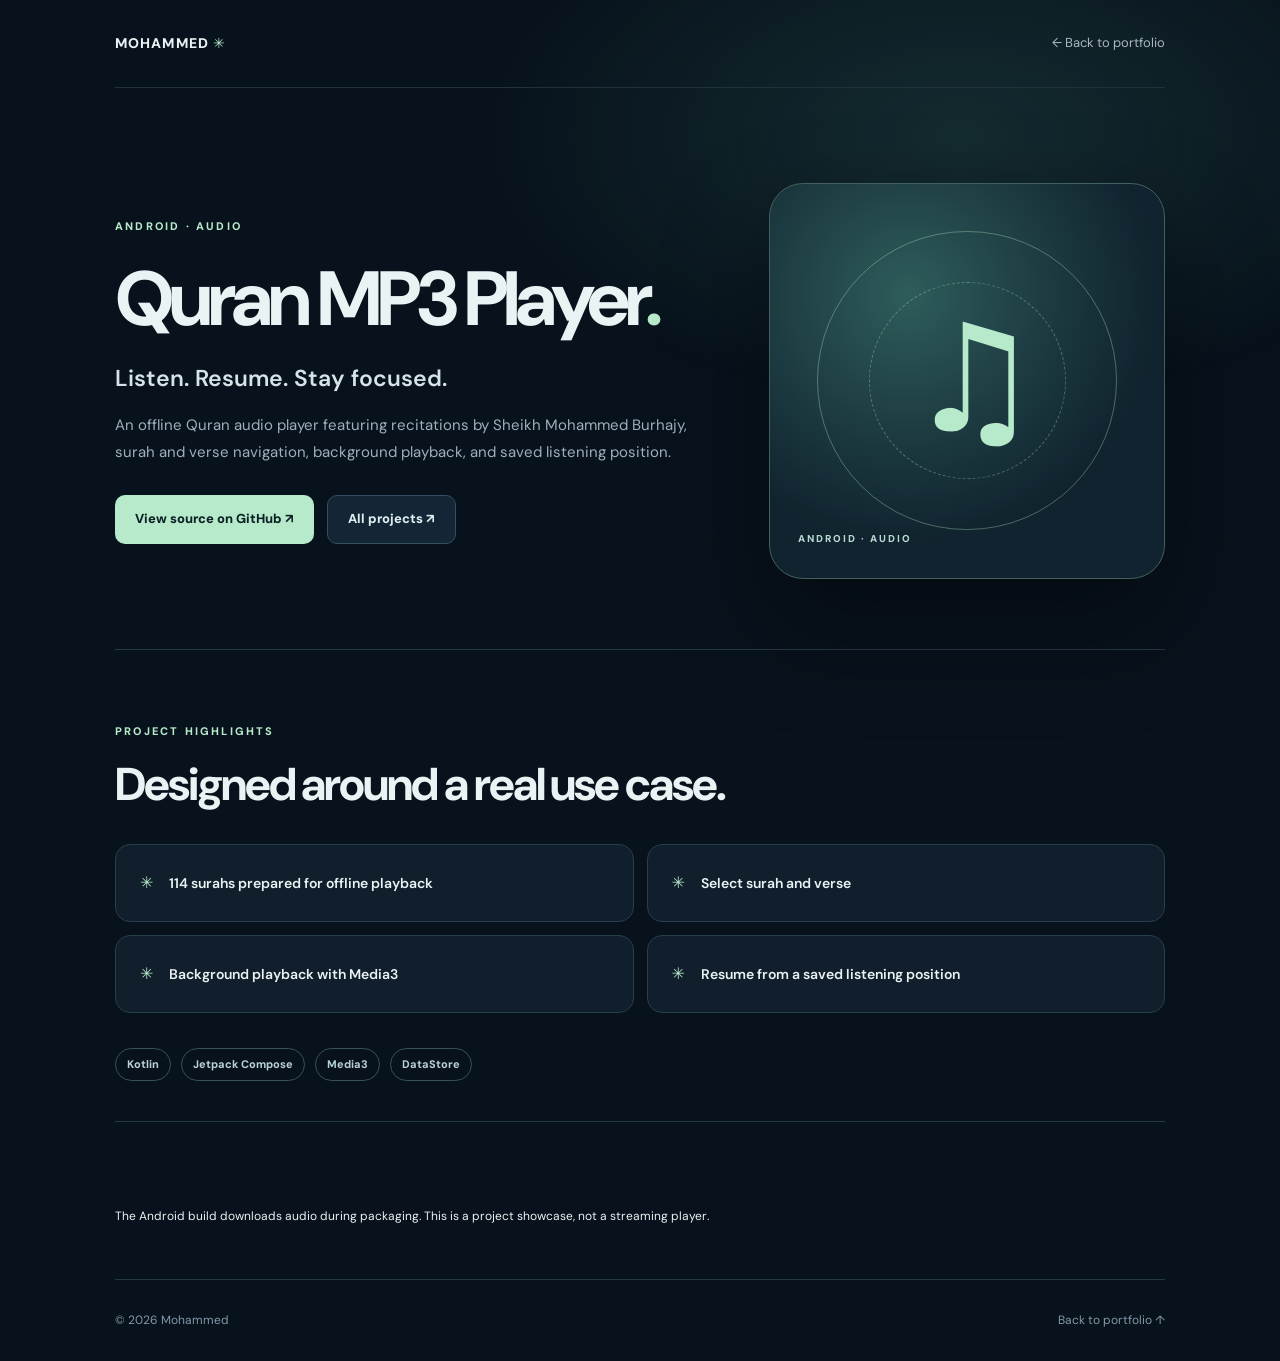
==== docs/index.html @ a2bfd75c "docs: add GitHub Pages showcase landing page" ====
<!doctype html>
<html lang="en"><head><meta charset="utf-8"/><meta name="viewport" content="width=device-width,initial-scale=1"/><meta name="description" content="An offline Quran audio player featuring recitations by Sheikh Mohammed Burhajy, surah and verse navigation, background playback, and saved listening position."/><meta name="theme-color" content="#08121c"/><title>Quran MP3 Player · Mohammed's Projects</title>
<link rel="preconnect" href="https://fonts.googleapis.com"/><link rel="preconnect" href="https://fonts.gstatic.com" crossorigin/><link href="https://fonts.googleapis.com/css2?family=DM+Sans:wght@400;500;600;700;800&display=swap" rel="stylesheet"/>
<style>
:root{--accent:#b7eaca;--accent2:#448d7a;color-scheme:dark}
*{box-sizing:border-box}html{scroll-behavior:smooth}body{margin:0;color:#eaf3f4;background:#08121c;font:400 16px/1.75 'DM Sans',system-ui,sans-serif;overflow-x:hidden}body:before{content:'';position:fixed;inset:0;pointer-events:none;background:radial-gradient(ellipse 40% 32% at 75% 15%,color-mix(in srgb,var(--accent2) 21%,transparent),transparent 95%);z-index:-1}a{color:inherit;text-decoration:none}a:focus-visible{outline:2px solid var(--accent);outline-offset:4px}.wrap{width:min(1050px,calc(100% - 48px));margin:auto}.nav{display:flex;align-items:center;justify-content:space-between;padding:31px 0;border-bottom:1px solid #20313d}.logo{font-size:14px;font-weight:800;letter-spacing:.08em}.logo b{color:var(--accent)}.back{font-size:13px;color:#a8b7c5;transition:color .25s}.back:hover{color:var(--accent)}.hero{min-height:480px;display:grid;grid-template-columns:1.2fr .8fr;align-items:center;gap:60px;padding:95px 0 70px}.kicker,.section-kicker{font-size:11px;font-weight:800;letter-spacing:.2em;color:var(--accent)}h1{font-size:clamp(48px,6vw,83px);line-height:1.1;letter-spacing:-.065em;margin:20px 0}h1 span{color:var(--accent)}.subtitle{font-size:23px;color:#d6e4e8;line-height:1.5;margin:0 0 17px;font-weight:600}.summary{color:#9eb0be;max-width:600px;margin:0 0 30px;font-size:15px}.actions{display:flex;flex-wrap:wrap;gap:13px}.btn{display:inline-flex;align-items:center;justify-content:center;gap:15px;background:var(--accent);color:#0a2025;padding:12px 20px;border-radius:10px;font-size:13px;font-weight:800;transition:transform .3s,box-shadow .3s}.btn:hover{transform:translateY(-3px);box-shadow:0 12px 30px color-mix(in srgb,var(--accent2) 24%,transparent)}.btn.secondary{background:#142635;color:#e0edf0;border:1px solid #345060}.visual{aspect-ratio:1;border-radius:34px;background:radial-gradient(circle at 35% 28%,color-mix(in srgb,var(--accent2) 45%,#1d3543),#10232e 65%);border:1px solid #43605f;display:grid;place-items:center;position:relative;box-shadow:0 45px 105px #0006;animation:float 7s ease-in-out infinite}.visual:before,.visual:after{content:'';position:absolute;border:1px solid color-mix(in srgb,var(--accent) 35%,transparent);border-radius:50%;inset:12%;animation:spin 26s linear infinite}.visual:after{inset:25%;border-style:dashed;animation-direction:reverse}.visual strong{font-size:clamp(88px,12vw,150px);color:var(--accent);font-weight:800;z-index:1;letter-spacing:-.1em}.visual small{position:absolute;bottom:30px;left:28px;font-size:10px;letter-spacing:.2em;color:#b8dbd1;font-weight:800}.features{border-top:1px solid #263947;padding:72px 0 40px}.features h2,.code-section h2{font-size:clamp(29px,3.8vw,46px);line-height:1.2;letter-spacing:-.045em;max-width:650px;margin:16px 0 32px}.feature-grid{display:grid;grid-template-columns:repeat(2,1fr);gap:13px}.feature{border:1px solid #273f4d;background:#101f2b;border-radius:15px;padding:24px;display:flex;gap:16px;align-items:center}.feature .check{color:var(--accent);font-weight:800}.feature span:last-child{font-size:14px;font-weight:600}.stack{display:flex;gap:10px;flex-wrap:wrap;margin-top:35px}.stack span{font-size:11px;font-weight:750;border:1px solid #38525c;color:#b9d1d6;padding:6px 11px;border-radius:99px}.code-section{padding:75px 0 50px;border-top:1px solid #253d4d;margin-top:55px}.code-section p{color:#91a9b9}.code-grid{display:grid;grid-template-columns:repeat(2,minmax(0,1fr));gap:18px;margin-top:30px}.code-card{background:#0c1b26;border:1px solid #2c4551;border-radius:14px;overflow:hidden;min-width:0}.code-top{padding:13px 16px;border-bottom:1px solid #2c4551;display:flex;justify-content:space-between;color:#bad2d3;font-size:11px;font-weight:700}.code-top span:last-child{color:var(--accent)}pre{margin:0;padding:20px;overflow:auto;font:12px/1.7 ui-monospace,SFMono-Regular,Consolas,monospace;color:#b2e0cd}.small-note{font-size:12px}.footer{border-top:1px solid #253943;padding:30px 0;display:flex;justify-content:space-between;color:#8398a8;font-size:12px;gap:18px}.reveal{opacity:0;transform:translateY(23px);transition:opacity .7s,transform .7s}.reveal.visible{opacity:1;transform:none}@keyframes float{50%{transform:translateY(-10px)}}@keyframes spin{to{transform:rotate(360deg)}}@media(max-width:720px){.hero{grid-template-columns:1fr;gap:30px;padding:65px 0 40px}.visual{max-width:330px;width:100%;justify-self:center}.feature-grid,.code-grid{grid-template-columns:1fr}.wrap{width:min(100% - 34px,1050px)}.footer{flex-wrap:wrap}}@media(prefers-reduced-motion:reduce){*,*:before,*:after{animation:none!important;transition:none!important;scroll-behavior:auto!important}.reveal{opacity:1;transform:none}}
</style></head><body><div class="wrap"><nav class="nav"><a class="logo" href="https://mohammedalhinaki-cloud.github.io/">MOHAMMED<span> </span><b>✳</b></a><a class="back" href="https://mohammedalhinaki-cloud.github.io/#work">← Back to portfolio</a></nav>
<main><section class="hero"><div class="hero-text"><div class="kicker">ANDROID · AUDIO</div><h1>Quran MP3 Player<span>.</span></h1><p class="subtitle">Listen. Resume. Stay focused.</p><p class="summary">An offline Quran audio player featuring recitations by Sheikh Mohammed Burhajy, surah and verse navigation, background playback, and saved listening position.</p><div class="actions"><a class="btn" href="https://github.com/mohammedalhinaki-cloud/Burhajy" target="_blank" rel="noopener noreferrer">View source on GitHub ↗</a><a class="btn secondary" href="https://mohammedalhinaki-cloud.github.io/#work">All projects ↗</a></div></div><div class="visual" aria-hidden="true"><strong>♫</strong><small>ANDROID · AUDIO</small></div></section>
<section class="features reveal"><div class="section-kicker">PROJECT HIGHLIGHTS</div><h2>Designed around a real use case.</h2><div class="feature-grid"><div class="feature"><span class="check">✳</span><span>114 surahs prepared for offline playback</span></div><div class="feature"><span class="check">✳</span><span>Select surah and verse</span></div><div class="feature"><span class="check">✳</span><span>Background playback with Media3</span></div><div class="feature"><span class="check">✳</span><span>Resume from a saved listening position</span></div></div><div class="stack"><span>Kotlin</span><span>Jetpack Compose</span><span>Media3</span><span>DataStore</span></div></section><section class="features reveal"><p class="small-note">The Android build downloads audio during packaging. This is a project showcase, not a streaming player.</p></section></main><footer class="footer"><span>© <span id="year">2026</span> Mohammed</span><a href="https://mohammedalhinaki-cloud.github.io/">Back to portfolio ↑</a></footer></div><script>document.getElementById('year').textContent = new Date().getFullYear();if('IntersectionObserver' in window && !matchMedia('(prefers-reduced-motion: reduce)').matches){const io = new IntersectionObserver((entries)=>{for(const e of entries){if(e.isIntersecting){e.target.classList.add('visible');io.unobserve(e.target)}}},{threshold:.1});document.querySelectorAll('.reveal').forEach(e=>io.observe(e))}else{document.querySelectorAll('.reveal').forEach(e=>e.classList.add('visible'))}</script></body></html>
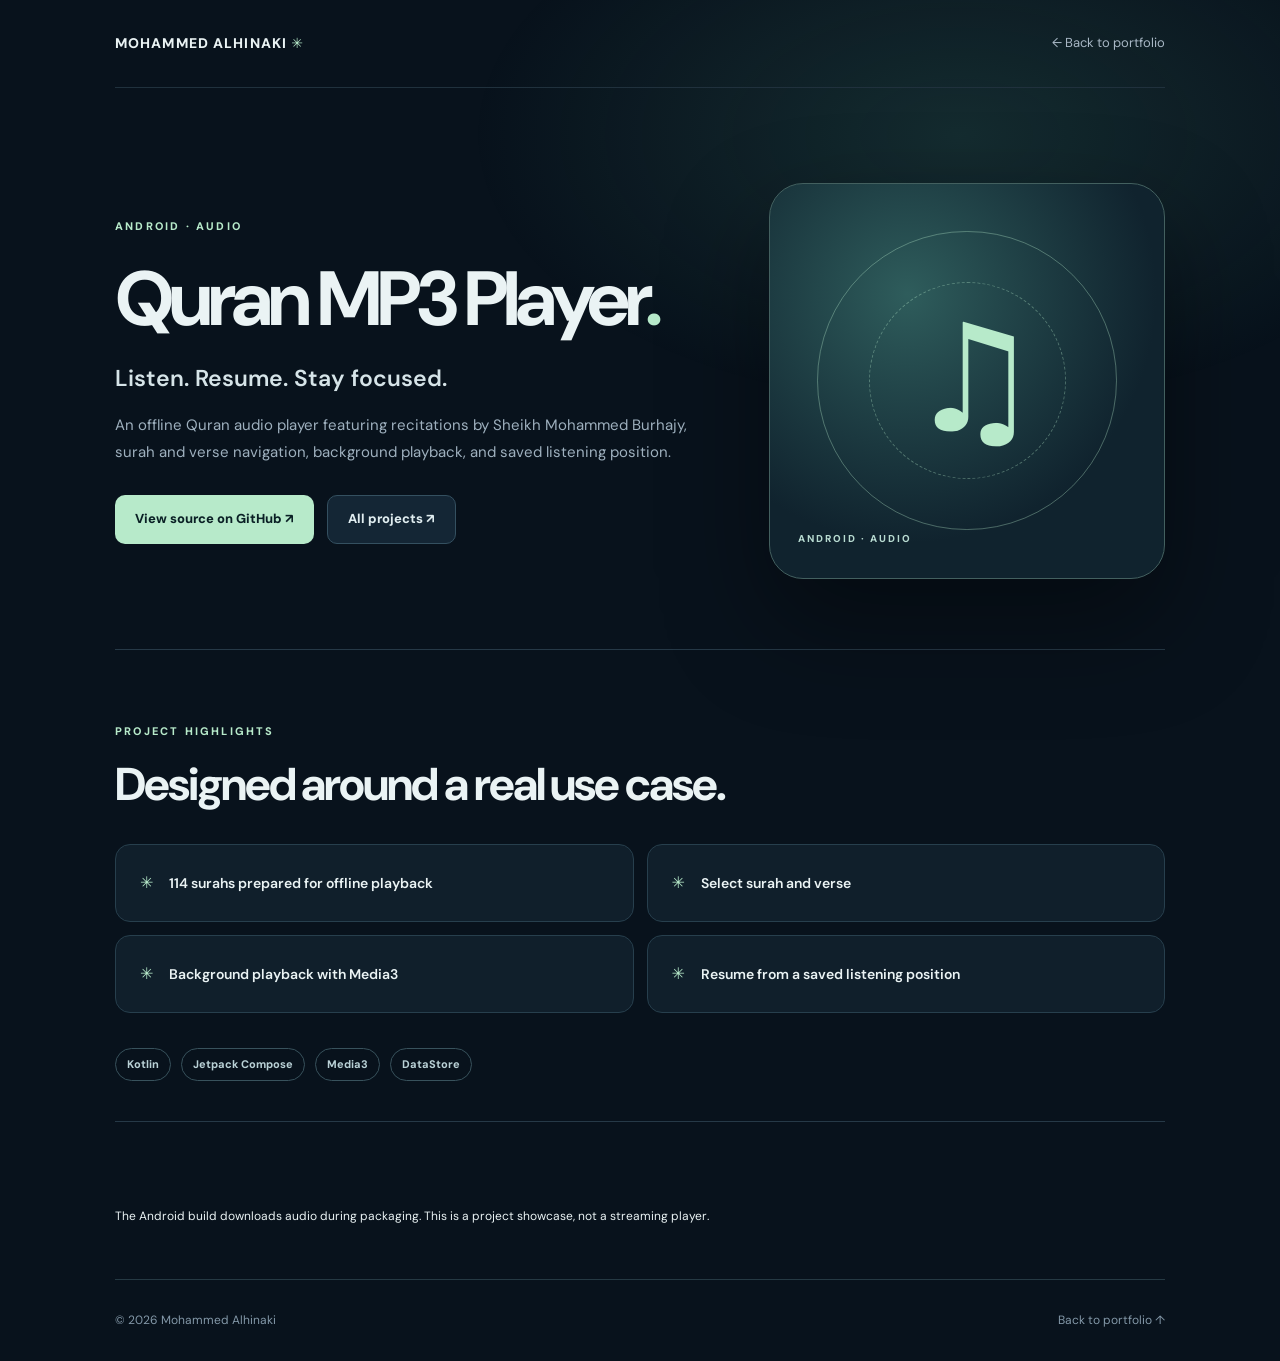
==== commit 5be206ed: "docs: correct developer name and college title" ====
--- a/docs/index.html
+++ b/docs/index.html
@@ -1,9 +1,9 @@
 <!doctype html>
-<html lang="en"><head><meta charset="utf-8"/><meta name="viewport" content="width=device-width,initial-scale=1"/><meta name="description" content="An offline Quran audio player featuring recitations by Sheikh Mohammed Burhajy, surah and verse navigation, background playback, and saved listening position."/><meta name="theme-color" content="#08121c"/><title>Quran MP3 Player · Mohammed's Projects</title>
+<html lang="en"><head><meta charset="utf-8"/><meta name="viewport" content="width=device-width,initial-scale=1"/><meta name="description" content="An offline Quran audio player featuring recitations by Sheikh Mohammed Burhajy, surah and verse navigation, background playback, and saved listening position."/><meta name="theme-color" content="#08121c"/><title>Quran MP3 Player · Mohammed Alhinaki's Projects</title>
 <link rel="preconnect" href="https://fonts.googleapis.com"/><link rel="preconnect" href="https://fonts.gstatic.com" crossorigin/><link href="https://fonts.googleapis.com/css2?family=DM+Sans:wght@400;500;600;700;800&display=swap" rel="stylesheet"/>
 <style>
 :root{--accent:#b7eaca;--accent2:#448d7a;color-scheme:dark}
 *{box-sizing:border-box}html{scroll-behavior:smooth}body{margin:0;color:#eaf3f4;background:#08121c;font:400 16px/1.75 'DM Sans',system-ui,sans-serif;overflow-x:hidden}body:before{content:'';position:fixed;inset:0;pointer-events:none;background:radial-gradient(ellipse 40% 32% at 75% 15%,color-mix(in srgb,var(--accent2) 21%,transparent),transparent 95%);z-index:-1}a{color:inherit;text-decoration:none}a:focus-visible{outline:2px solid var(--accent);outline-offset:4px}.wrap{width:min(1050px,calc(100% - 48px));margin:auto}.nav{display:flex;align-items:center;justify-content:space-between;padding:31px 0;border-bottom:1px solid #20313d}.logo{font-size:14px;font-weight:800;letter-spacing:.08em}.logo b{color:var(--accent)}.back{font-size:13px;color:#a8b7c5;transition:color .25s}.back:hover{color:var(--accent)}.hero{min-height:480px;display:grid;grid-template-columns:1.2fr .8fr;align-items:center;gap:60px;padding:95px 0 70px}.kicker,.section-kicker{font-size:11px;font-weight:800;letter-spacing:.2em;color:var(--accent)}h1{font-size:clamp(48px,6vw,83px);line-height:1.1;letter-spacing:-.065em;margin:20px 0}h1 span{color:var(--accent)}.subtitle{font-size:23px;color:#d6e4e8;line-height:1.5;margin:0 0 17px;font-weight:600}.summary{color:#9eb0be;max-width:600px;margin:0 0 30px;font-size:15px}.actions{display:flex;flex-wrap:wrap;gap:13px}.btn{display:inline-flex;align-items:center;justify-content:center;gap:15px;background:var(--accent);color:#0a2025;padding:12px 20px;border-radius:10px;font-size:13px;font-weight:800;transition:transform .3s,box-shadow .3s}.btn:hover{transform:translateY(-3px);box-shadow:0 12px 30px color-mix(in srgb,var(--accent2) 24%,transparent)}.btn.secondary{background:#142635;color:#e0edf0;border:1px solid #345060}.visual{aspect-ratio:1;border-radius:34px;background:radial-gradient(circle at 35% 28%,color-mix(in srgb,var(--accent2) 45%,#1d3543),#10232e 65%);border:1px solid #43605f;display:grid;place-items:center;position:relative;box-shadow:0 45px 105px #0006;animation:float 7s ease-in-out infinite}.visual:before,.visual:after{content:'';position:absolute;border:1px solid color-mix(in srgb,var(--accent) 35%,transparent);border-radius:50%;inset:12%;animation:spin 26s linear infinite}.visual:after{inset:25%;border-style:dashed;animation-direction:reverse}.visual strong{font-size:clamp(88px,12vw,150px);color:var(--accent);font-weight:800;z-index:1;letter-spacing:-.1em}.visual small{position:absolute;bottom:30px;left:28px;font-size:10px;letter-spacing:.2em;color:#b8dbd1;font-weight:800}.features{border-top:1px solid #263947;padding:72px 0 40px}.features h2,.code-section h2{font-size:clamp(29px,3.8vw,46px);line-height:1.2;letter-spacing:-.045em;max-width:650px;margin:16px 0 32px}.feature-grid{display:grid;grid-template-columns:repeat(2,1fr);gap:13px}.feature{border:1px solid #273f4d;background:#101f2b;border-radius:15px;padding:24px;display:flex;gap:16px;align-items:center}.feature .check{color:var(--accent);font-weight:800}.feature span:last-child{font-size:14px;font-weight:600}.stack{display:flex;gap:10px;flex-wrap:wrap;margin-top:35px}.stack span{font-size:11px;font-weight:750;border:1px solid #38525c;color:#b9d1d6;padding:6px 11px;border-radius:99px}.code-section{padding:75px 0 50px;border-top:1px solid #253d4d;margin-top:55px}.code-section p{color:#91a9b9}.code-grid{display:grid;grid-template-columns:repeat(2,minmax(0,1fr));gap:18px;margin-top:30px}.code-card{background:#0c1b26;border:1px solid #2c4551;border-radius:14px;overflow:hidden;min-width:0}.code-top{padding:13px 16px;border-bottom:1px solid #2c4551;display:flex;justify-content:space-between;color:#bad2d3;font-size:11px;font-weight:700}.code-top span:last-child{color:var(--accent)}pre{margin:0;padding:20px;overflow:auto;font:12px/1.7 ui-monospace,SFMono-Regular,Consolas,monospace;color:#b2e0cd}.small-note{font-size:12px}.footer{border-top:1px solid #253943;padding:30px 0;display:flex;justify-content:space-between;color:#8398a8;font-size:12px;gap:18px}.reveal{opacity:0;transform:translateY(23px);transition:opacity .7s,transform .7s}.reveal.visible{opacity:1;transform:none}@keyframes float{50%{transform:translateY(-10px)}}@keyframes spin{to{transform:rotate(360deg)}}@media(max-width:720px){.hero{grid-template-columns:1fr;gap:30px;padding:65px 0 40px}.visual{max-width:330px;width:100%;justify-self:center}.feature-grid,.code-grid{grid-template-columns:1fr}.wrap{width:min(100% - 34px,1050px)}.footer{flex-wrap:wrap}}@media(prefers-reduced-motion:reduce){*,*:before,*:after{animation:none!important;transition:none!important;scroll-behavior:auto!important}.reveal{opacity:1;transform:none}}
-</style></head><body><div class="wrap"><nav class="nav"><a class="logo" href="https://mohammedalhinaki-cloud.github.io/">MOHAMMED<span> </span><b>✳</b></a><a class="back" href="https://mohammedalhinaki-cloud.github.io/#work">← Back to portfolio</a></nav>
+</style></head><body><div class="wrap"><nav class="nav"><a class="logo" href="https://mohammedalhinaki-cloud.github.io/">MOHAMMED ALHINAKI<span> </span><b>✳</b></a><a class="back" href="https://mohammedalhinaki-cloud.github.io/#work">← Back to portfolio</a></nav>
 <main><section class="hero"><div class="hero-text"><div class="kicker">ANDROID · AUDIO</div><h1>Quran MP3 Player<span>.</span></h1><p class="subtitle">Listen. Resume. Stay focused.</p><p class="summary">An offline Quran audio player featuring recitations by Sheikh Mohammed Burhajy, surah and verse navigation, background playback, and saved listening position.</p><div class="actions"><a class="btn" href="https://github.com/mohammedalhinaki-cloud/Burhajy" target="_blank" rel="noopener noreferrer">View source on GitHub ↗</a><a class="btn secondary" href="https://mohammedalhinaki-cloud.github.io/#work">All projects ↗</a></div></div><div class="visual" aria-hidden="true"><strong>♫</strong><small>ANDROID · AUDIO</small></div></section>
-<section class="features reveal"><div class="section-kicker">PROJECT HIGHLIGHTS</div><h2>Designed around a real use case.</h2><div class="feature-grid"><div class="feature"><span class="check">✳</span><span>114 surahs prepared for offline playback</span></div><div class="feature"><span class="check">✳</span><span>Select surah and verse</span></div><div class="feature"><span class="check">✳</span><span>Background playback with Media3</span></div><div class="feature"><span class="check">✳</span><span>Resume from a saved listening position</span></div></div><div class="stack"><span>Kotlin</span><span>Jetpack Compose</span><span>Media3</span><span>DataStore</span></div></section><section class="features reveal"><p class="small-note">The Android build downloads audio during packaging. This is a project showcase, not a streaming player.</p></section></main><footer class="footer"><span>© <span id="year">2026</span> Mohammed</span><a href="https://mohammedalhinaki-cloud.github.io/">Back to portfolio ↑</a></footer></div><script>document.getElementById('year').textContent = new Date().getFullYear();if('IntersectionObserver' in window && !matchMedia('(prefers-reduced-motion: reduce)').matches){const io = new IntersectionObserver((entries)=>{for(const e of entries){if(e.isIntersecting){e.target.classList.add('visible');io.unobserve(e.target)}}},{threshold:.1});document.querySelectorAll('.reveal').forEach(e=>io.observe(e))}else{document.querySelectorAll('.reveal').forEach(e=>e.classList.add('visible'))}</script></body></html>+<section class="features reveal"><div class="section-kicker">PROJECT HIGHLIGHTS</div><h2>Designed around a real use case.</h2><div class="feature-grid"><div class="feature"><span class="check">✳</span><span>114 surahs prepared for offline playback</span></div><div class="feature"><span class="check">✳</span><span>Select surah and verse</span></div><div class="feature"><span class="check">✳</span><span>Background playback with Media3</span></div><div class="feature"><span class="check">✳</span><span>Resume from a saved listening position</span></div></div><div class="stack"><span>Kotlin</span><span>Jetpack Compose</span><span>Media3</span><span>DataStore</span></div></section><section class="features reveal"><p class="small-note">The Android build downloads audio during packaging. This is a project showcase, not a streaming player.</p></section></main><footer class="footer"><span>© <span id="year">2026</span> Mohammed Alhinaki</span><a href="https://mohammedalhinaki-cloud.github.io/">Back to portfolio ↑</a></footer></div><script>document.getElementById('year').textContent = new Date().getFullYear();if('IntersectionObserver' in window && !matchMedia('(prefers-reduced-motion: reduce)').matches){const io = new IntersectionObserver((entries)=>{for(const e of entries){if(e.isIntersecting){e.target.classList.add('visible');io.unobserve(e.target)}}},{threshold:.1});document.querySelectorAll('.reveal').forEach(e=>io.observe(e))}else{document.querySelectorAll('.reveal').forEach(e=>e.classList.add('visible'))}</script></body></html>
